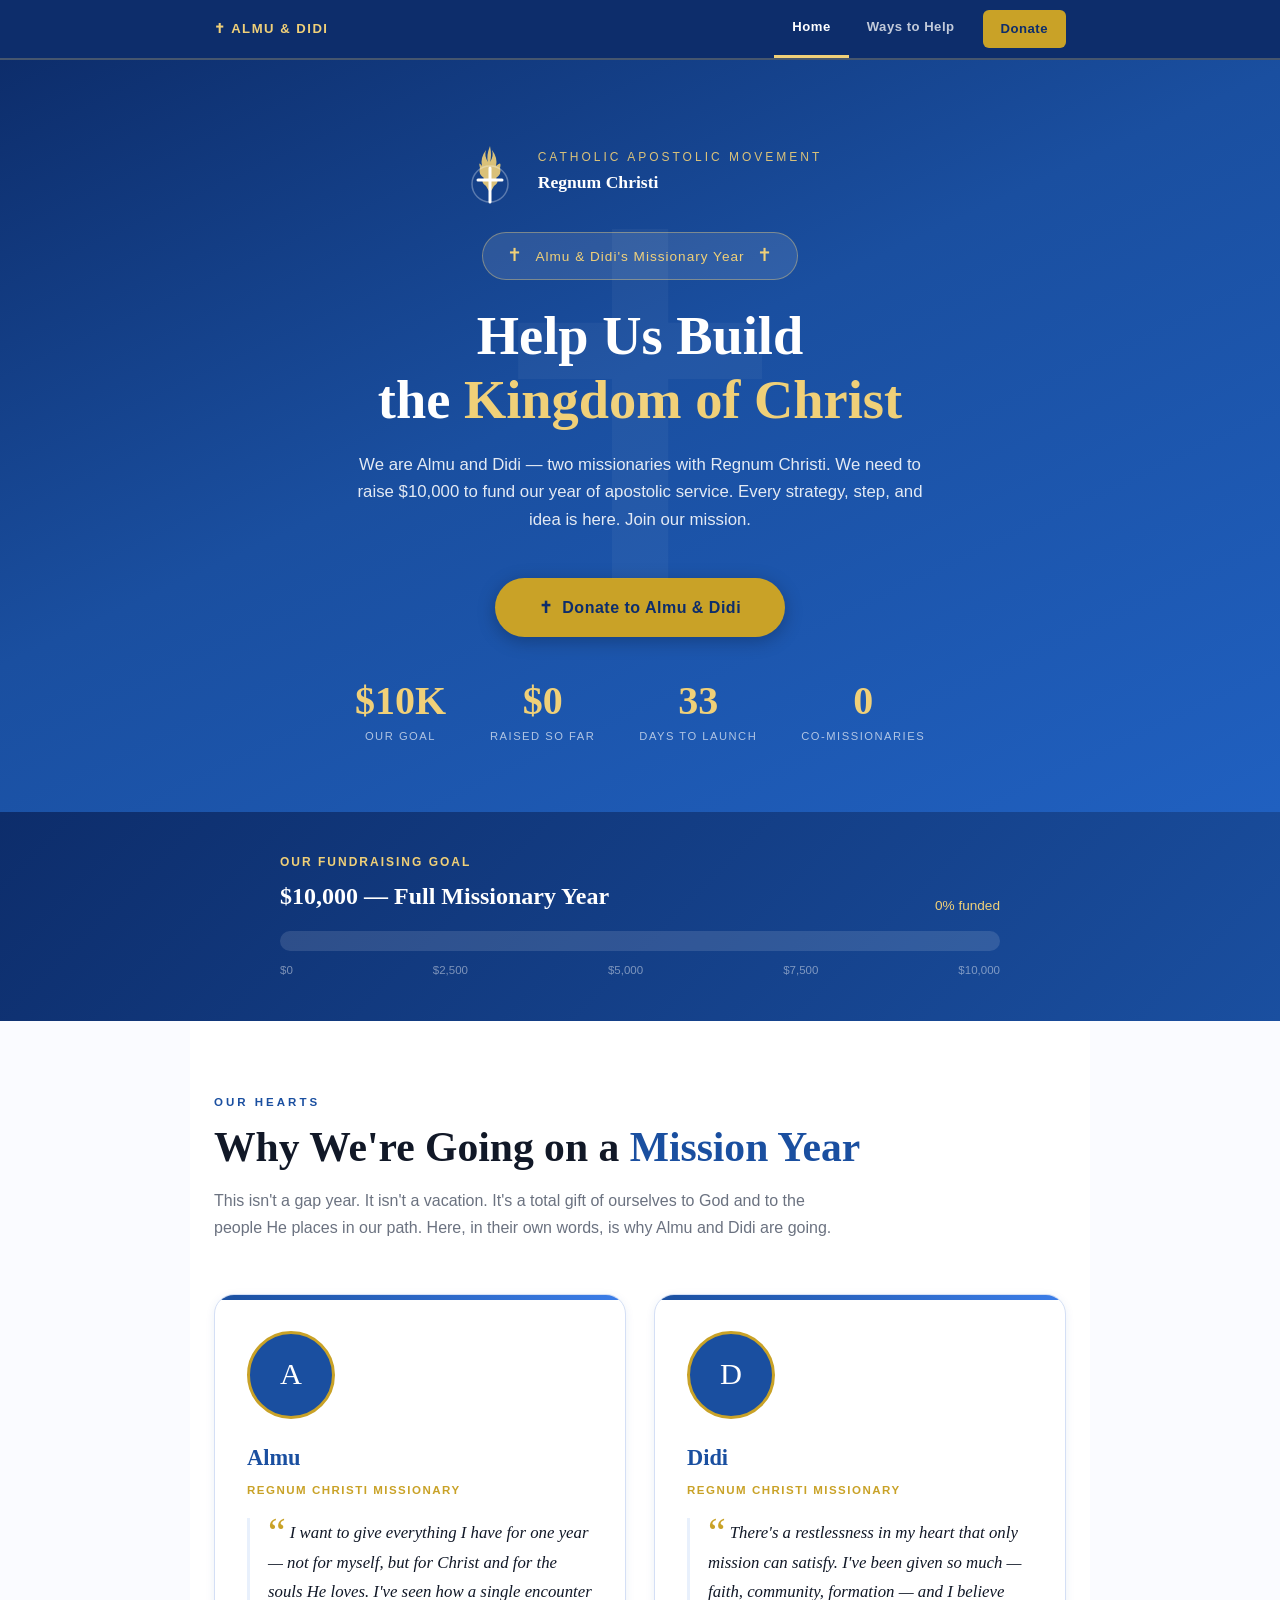
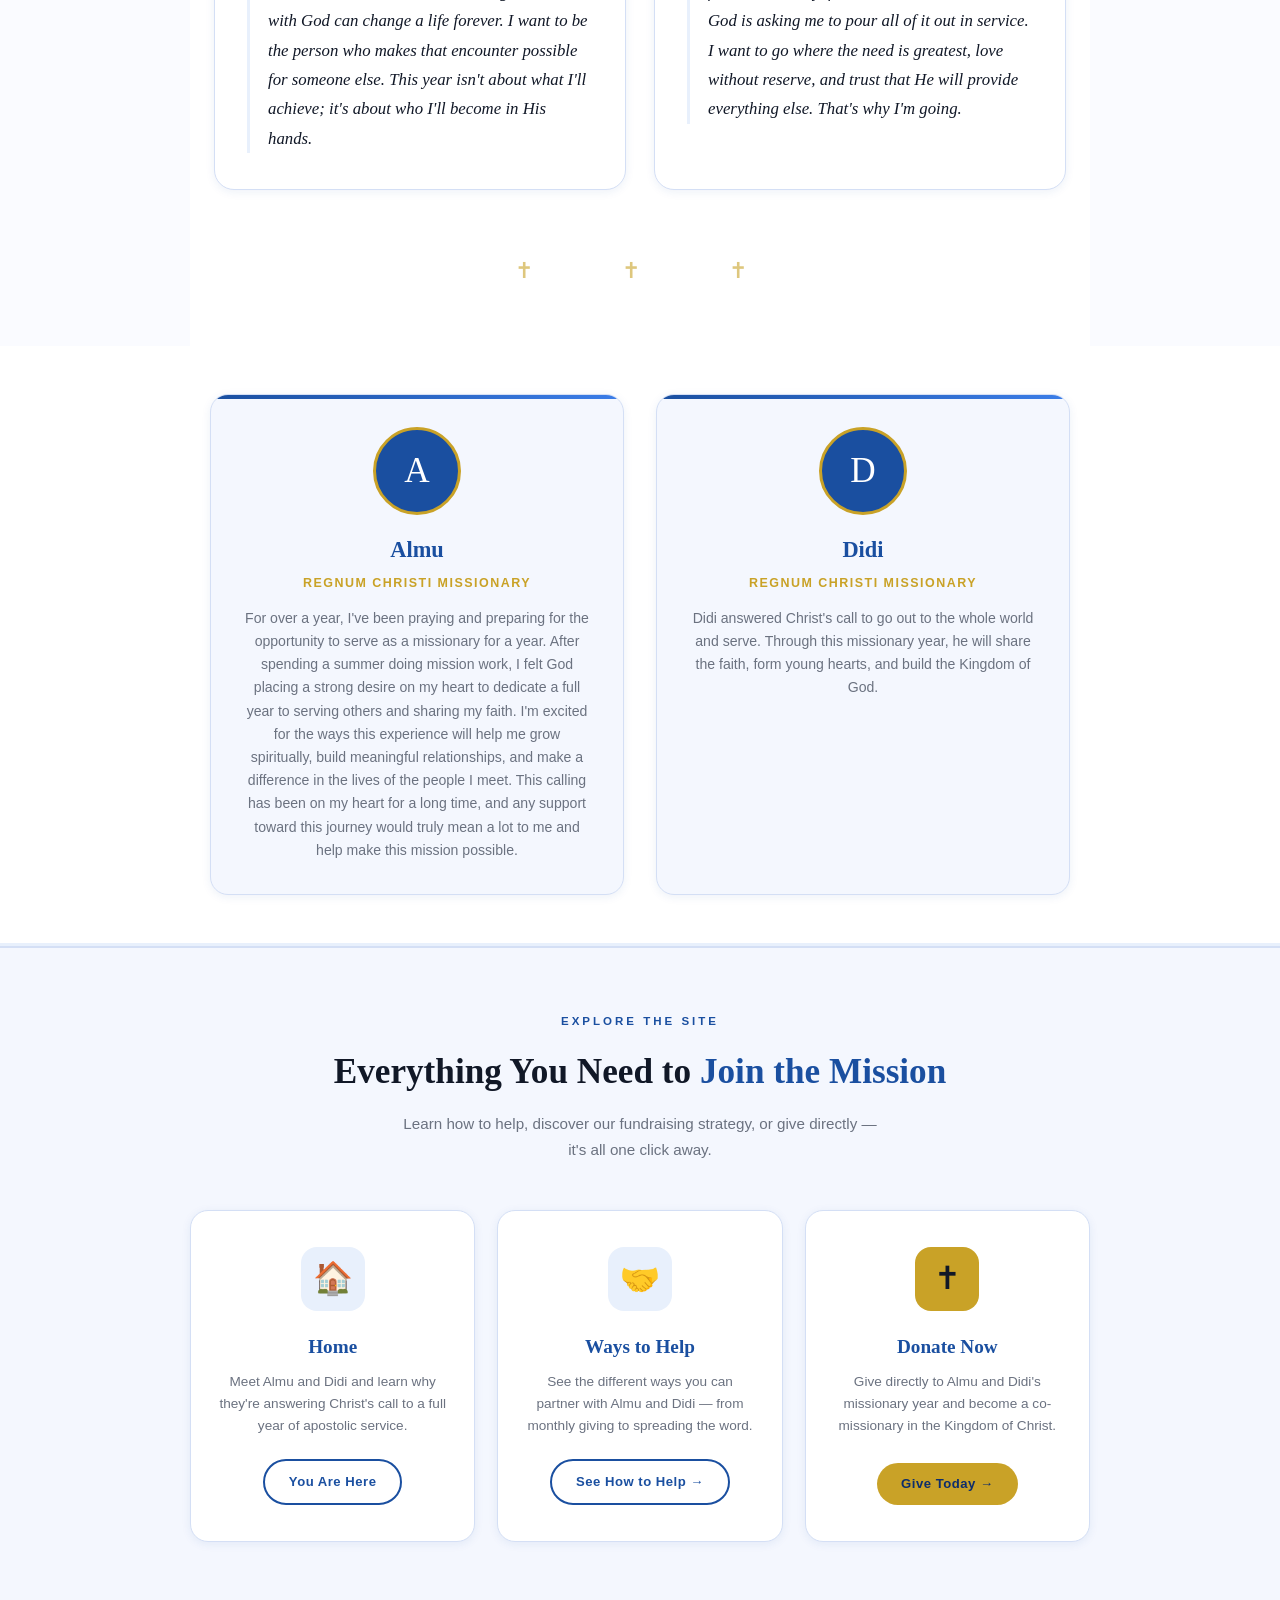
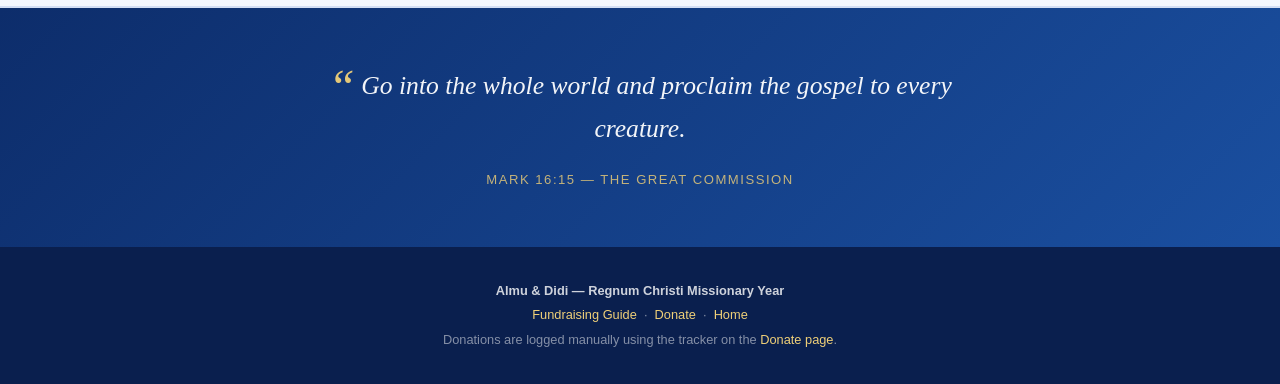
==== index.html @ a64d0014 "Add files via upload" ====
<!DOCTYPE html>
<html lang="en">
<head>
  <meta charset="UTF-8"/>
  <meta name="viewport" content="width=device-width, initial-scale=1.0"/>
  <title>Almu &amp; Didi | Regnum Christi Missionary Year</title>
  <link rel="stylesheet" href="style.css"/>
  <style>
    /* ── HOME PAGE EXTRAS ── */

    /* NAV */
    .site-nav {
      background: #0d2d6b; position: sticky; top: 0; z-index: 100;
      border-bottom: 2px solid rgba(240,208,120,0.25);
    }
    .nav-inner {
      max-width: 900px; margin: 0 auto;
      display: flex; align-items: center; justify-content: space-between;
      padding: 0 24px;
    }
    .nav-brand {
      font-family: Arial, sans-serif; font-size: 0.82rem; font-weight: 800;
      letter-spacing: 1.5px; text-transform: uppercase; color: var(--gold2);
      padding: 14px 0; text-decoration: none;
    }
    .nav-links { display: flex; gap: 0; }
    .nav-links a {
      font-family: Arial, sans-serif; font-size: 0.82rem; font-weight: 700;
      color: rgba(255,255,255,0.75); text-decoration: none; padding: 16px 18px;
      border-bottom: 3px solid transparent; transition: all 0.2s;
      letter-spacing: 0.5px;
    }
    .nav-links a:hover { color: var(--gold2); }
    .nav-links a.active { color: #fff; border-bottom-color: var(--gold2); }
    .nav-links a.nav-donate {
      background: var(--gold); color: #0d2d6b; border-radius: 6px;
      margin: 10px 0 10px 10px; padding: 8px 18px; border-bottom: none;
    }
    .nav-links a.nav-donate:hover { background: var(--gold2); }

    /* WHY SECTION */
    .why-section {
      max-width: 900px; margin: 0 auto; padding: 72px 24px 56px;
    }
    .section-label {
      font-family: Arial, sans-serif; font-size: 0.72rem; font-weight: 800;
      letter-spacing: 3px; text-transform: uppercase; color: var(--rc-blue);
      margin-bottom: 10px;
    }
    .why-section h2 {
      font-size: clamp(1.7rem, 3.5vw, 2.6rem); color: var(--dark);
      line-height: 1.22; margin-bottom: 14px;
    }
    .why-section h2 em { color: var(--rc-blue); font-style: normal; }
    .why-intro {
      font-family: Arial, sans-serif; font-size: 1rem; color: var(--gray);
      max-width: 620px; line-height: 1.7; margin-bottom: 52px;
    }

    /* WHY CARDS */
    .why-cards { display: grid; grid-template-columns: 1fr 1fr; gap: 28px; }
    @media (max-width: 620px) { .why-cards { grid-template-columns: 1fr; } }

    .why-card {
      background: var(--white); border: 1px solid var(--border);
      border-radius: 20px; padding: 36px 32px; box-shadow: var(--shadow-sm);
      position: relative; overflow: hidden;
    }
    .why-card::before {
      content: ''; position: absolute; top: 0; left: 0; right: 0; height: 5px;
      background: linear-gradient(90deg, var(--rc-blue), var(--rc-blue3));
    }
    .why-card-avatar {
      width: 72px; height: 72px; border-radius: 50%;
      background: var(--rc-blue); border: 3px solid var(--gold);
      display: flex; align-items: center; justify-content: center;
      font-size: 1.9rem; color: #fff; margin-bottom: 20px;
    }
    .why-card h3 { font-size: 1.4rem; color: var(--rc-blue); margin-bottom: 4px; }
    .why-card-role {
      font-family: Arial, sans-serif; font-size: 0.72rem; letter-spacing: 1.5px;
      text-transform: uppercase; color: var(--gold); font-weight: 700; margin-bottom: 18px;
    }
    .why-card-quote {
      font-size: 1.05rem; color: var(--dark); line-height: 1.75;
      border-left: 3px solid var(--rc-light); padding-left: 18px;
      font-style: italic;
    }
    .why-card-quote::before { content: '\201C'; color: var(--gold); font-size: 2.5rem; line-height: 0.6; vertical-align: -0.5rem; margin-right: 4px; font-style: normal; }

    /* DIVIDER */
    .divider-cross {
      text-align: center; padding: 10px 0 0;
      font-size: 1.4rem; color: var(--gold); letter-spacing: 18px; opacity: 0.6;
    }

    /* PAGE CARDS */
    .pages-section {
      background: var(--rc-pale); border-top: 2px solid var(--border);
      border-bottom: 2px solid var(--border); padding: 64px 24px;
    }
    .pages-inner { max-width: 900px; margin: 0 auto; }
    .pages-section .section-label { text-align: center; }
    .pages-section h2 {
      font-size: clamp(1.5rem, 3vw, 2.2rem); text-align: center;
      color: var(--dark); margin-bottom: 10px;
    }
    .pages-section h2 em { color: var(--rc-blue); font-style: normal; }
    .pages-section .pages-sub {
      font-family: Arial, sans-serif; font-size: 0.95rem; color: var(--gray);
      text-align: center; max-width: 480px; margin: 0 auto 48px; line-height: 1.65;
    }
    .page-cards { display: grid; grid-template-columns: repeat(3,1fr); gap: 22px; }
    @media (max-width: 680px) { .page-cards { grid-template-columns: 1fr; } }

    .page-card {
      background: var(--white); border: 1px solid var(--border);
      border-radius: 18px; padding: 36px 28px; text-align: center;
      box-shadow: var(--shadow-sm); text-decoration: none; color: inherit;
      transition: transform 0.2s, box-shadow 0.2s; display: flex;
      flex-direction: column; align-items: center;
    }
    .page-card:hover { transform: translateY(-4px); box-shadow: var(--shadow); }
    .page-card-icon {
      width: 64px; height: 64px; border-radius: 16px;
      background: var(--rc-light); display: flex; align-items: center;
      justify-content: center; font-size: 2rem; margin-bottom: 20px;
    }
    .page-card h3 { font-size: 1.2rem; color: var(--rc-blue); margin-bottom: 8px; }
    .page-card p {
      font-family: Arial, sans-serif; font-size: 0.85rem; color: var(--gray);
      line-height: 1.6; flex: 1; margin-bottom: 22px;
    }
    .page-card .card-btn {
      display: inline-block; font-family: Arial, sans-serif; font-size: 0.82rem;
      font-weight: 800; padding: 10px 24px; border-radius: 50px;
      text-decoration: none; letter-spacing: 0.5px; transition: all 0.2s;
    }
    .page-card.card-primary .card-btn {
      background: var(--rc-blue); color: #fff;
    }
    .page-card.card-primary .card-btn:hover { background: var(--rc-blue2); }
    .page-card .card-btn.card-btn-gold {
      background: var(--gold); color: #0d2d6b;
    }
    .page-card .card-btn.card-btn-gold:hover { background: var(--gold2); }
    .page-card .card-btn.card-btn-outline {
      border: 2px solid var(--rc-blue); color: var(--rc-blue); background: transparent;
    }
    .page-card .card-btn.card-btn-outline:hover { background: var(--rc-light); }

    /* MISSION VERSE */
    .verse-band {
      background: linear-gradient(135deg, #0d2d6b, var(--rc-blue));
      padding: 56px 24px; text-align: center; color: #fff;
    }
    .verse-band blockquote {
      font-size: clamp(1.15rem, 2.5vw, 1.6rem); max-width: 680px; margin: 0 auto;
      line-height: 1.7; font-style: italic; opacity: 0.95;
    }
    .verse-band blockquote::before { content: '\201C'; color: var(--gold2); font-size: 3rem; line-height: 0.5; vertical-align: -0.6rem; }
    .verse-band cite {
      display: block; margin-top: 18px; font-family: Arial, sans-serif;
      font-size: 0.82rem; letter-spacing: 1.5px; text-transform: uppercase;
      color: var(--gold2); font-style: normal; opacity: 0.8;
    }

    /* FOOTER */
    .site-footer {
      background: #0a1f4e; color: rgba(255,255,255,0.5);
      text-align: center; padding: 32px 24px;
      font-family: Arial, sans-serif; font-size: 0.8rem; line-height: 1.9;
    }
    .site-footer a { color: var(--gold2); text-decoration: none; }
    .site-footer strong { color: rgba(255,255,255,0.8); }

    @media (max-width: 640px) {
      .miss-inner { grid-template-columns: 1fr; }
      .nav-links a { padding: 14px 10px; font-size: 0.75rem; }
    }
  </style>
</head>
<body>

<!-- STICKY NAV -->
<nav class="site-nav">
  <div class="nav-inner">
    <a class="nav-brand" href="index.html">✝ Almu &amp; Didi</a>
    <div class="nav-links">
      <a href="index.html" class="active">Home</a>
      <a href="guide.html">Ways to Help</a>
      <a href="donate.html" class="nav-donate">Donate</a>
    </div>
  </div>
</nav>

<!-- HERO -->
<header class="hero">
  <div class="hero-bg-cross">✝</div>

  <div class="rc-logo-wrap">
    <svg viewBox="0 0 64 64" fill="none" xmlns="http://www.w3.org/2000/svg">
      <path d="M32 6 Q28 16 30 22 Q26 16 28 10 Q22 18 24 26 Q20 20 22 28 Q20 34 26 38 Q22 42 28 46 Q30 50 32 52 Q34 50 36 46 Q42 42 38 38 Q44 34 42 28 Q44 20 38 26 Q40 18 34 10 Q36 16 32 22 Q34 16 32 6Z" fill="#f0d078" opacity="0.9"/>
      <line x1="32" y1="28" x2="32" y2="62" stroke="white" stroke-width="3" stroke-linecap="round"/>
      <line x1="20" y1="40" x2="44" y2="40" stroke="white" stroke-width="3" stroke-linecap="round"/>
      <circle cx="32" cy="44" r="18" fill="none" stroke="rgba(255,255,255,0.3)" stroke-width="1.5"/>
    </svg>
    <div class="rc-brand">
      <div class="rc-brand-name">Catholic Apostolic Movement</div>
      <div class="rc-brand-full">Regnum Christi</div>
    </div>
  </div>

  <div class="hero-names">
    <span>✝</span>
    Almu &amp; Didi's Missionary Year
    <span>✝</span>
  </div>

  <h1>Help Us Build<br>the <em>Kingdom of Christ</em></h1>
  <p class="hero-sub" id="cfgHeroSub">We are Almu and Didi — two missionaries with Regnum Christi. We need to raise $10,000 to fund our year of apostolic service. Every strategy, step, and idea is here. Join our mission.</p>

  <a href="donate.html" style="display:inline-block;background:var(--gold);color:#0d2d6b;font-family:Arial,sans-serif;font-size:1rem;font-weight:800;padding:16px 44px;border-radius:50px;text-decoration:none;margin-bottom:44px;box-shadow:0 4px 18px rgba(0,0,0,0.25);letter-spacing:0.5px;transition:all 0.2s;">✝ &nbsp;Donate to Almu &amp; Didi</a>

  <div class="hero-stats">
    <div class="stat"><span class="stat-n" id="cfgGoal">$10K</span><span class="stat-l">Our Goal</span></div>
    <div class="stat"><span class="stat-n" id="cfgRaisedStat">$0</span><span class="stat-l">Raised So Far</span></div>
    <div class="stat"><span class="stat-n" id="cfgDays">33</span><span class="stat-l">Days to Launch</span></div>
    <div class="stat"><span class="stat-n" id="cfgDonorsStat">0</span><span class="stat-l">Co-Missionaries</span></div>
  </div>
</header>

<!-- PROGRESS BAR -->
<div class="tracker">
  <div class="tracker-inner">
    <div class="tracker-top">
      <div>
        <h3>Our Fundraising Goal</h3>
        <div class="tracker-amount" id="cfgTrackerAmount">$10,000 — Full Missionary Year</div>
      </div>
      <div class="tracker-pct" id="cfgPct">0% funded</div>
    </div>
    <div class="bar-wrap"><div class="bar-fill" id="goalBar" style="width:0%"></div></div>
    <div class="bar-labels"><span>$0</span><span>$2,500</span><span>$5,000</span><span>$7,500</span><span id="cfgBarMax">$10,000</span></div>
  </div>
</div>

<!-- WHY WE'RE GOING -->
<section class="why-section">
  <div class="section-label">Our Hearts</div>
  <h2>Why We're Going on a <em>Mission Year</em></h2>
  <p class="why-intro">This isn't a gap year. It isn't a vacation. It's a total gift of ourselves to God and to the people He places in our path. Here, in their own words, is why Almu and Didi are going.</p>

  <div class="why-cards">
    <div class="why-card">
      <div id="almuPhotoWrap" class="why-card-avatar" style="width:88px;height:88px;overflow:hidden;border-radius:50%;border:3px solid var(--gold);margin-bottom:20px;background:var(--rc-blue);display:flex;align-items:center;justify-content:center;">
        <img id="almuPhoto" src="" alt="Almu" style="width:100%;height:100%;object-fit:cover;display:none;border-radius:50%;"/>
        <span id="almuInitial" style="font-size:1.9rem;color:#fff;">A</span>
      </div>
      <h3>Almu</h3>
      <div class="why-card-role" id="cfgAlmuRole">Regnum Christi Missionary</div>
      <p class="why-card-quote" id="cfgAlmuWhy">I want to give everything I have for one year — not for myself, but for Christ and for the souls He loves. I've seen how a single encounter with God can change a life forever. I want to be the person who makes that encounter possible for someone else. This year isn't about what I'll achieve; it's about who I'll become in His hands.</p>
    </div>
    <div class="why-card">
      <div id="didiPhotoWrap" class="why-card-avatar" style="width:88px;height:88px;overflow:hidden;border-radius:50%;border:3px solid var(--gold);margin-bottom:20px;background:var(--rc-blue);display:flex;align-items:center;justify-content:center;">
        <img id="didiPhoto" src="" alt="Didi" style="width:100%;height:100%;object-fit:cover;display:none;border-radius:50%;"/>
        <span id="didiInitial" style="font-size:1.9rem;color:#fff;">D</span>
      </div>
      <h3>Didi</h3>
      <div class="why-card-role" id="cfgDidiRole">Regnum Christi Missionary</div>
      <p class="why-card-quote" id="cfgDidiWhy">There's a restlessness in my heart that only mission can satisfy. I've been given so much — faith, community, formation — and I believe God is asking me to pour all of it out in service. I want to go where the need is greatest, love without reserve, and trust that He will provide everything else. That's why I'm going.</p>
    </div>
  </div>

  <div class="divider-cross" style="margin-top:52px;">✝ &nbsp; ✝ &nbsp; ✝</div>
</section>

<!-- MISSIONARY PROFILES -->
<div class="missionaries">
  <div class="miss-inner">
    <div class="miss-card">
      <div class="miss-avatar">A</div>
      <h3>Almu</h3>
      <div class="miss-role" id="cfgAlmuRoleB">Regnum Christi Missionary</div>
      <p id="cfgAlmuDesc">For over a year, I've been praying and preparing for the opportunity to serve as a missionary for a year. After spending a summer doing mission work, I felt God placing a strong desire on my heart to dedicate a full year to serving others and sharing my faith. I'm excited for the ways this experience will help me grow spiritually, build meaningful relationships, and make a difference in the lives of the people I meet. This calling has been on my heart for a long time, and any support toward this journey would truly mean a lot to me and help make this mission possible.</p>
    </div>
    <div class="miss-card">
      <div class="miss-avatar">D</div>
      <h3>Didi</h3>
      <div class="miss-role" id="cfgDidiRoleB">Regnum Christi Missionary</div>
      <p id="cfgDidiDesc">Didi answered Christ's call to go out to the whole world and serve. Through this missionary year, he will share the faith, form young hearts, and build the Kingdom of God.</p>
    </div>
  </div>
</div>

<!-- PAGE NAVIGATION CARDS -->
<div class="pages-section">
  <div class="pages-inner">
    <div class="section-label">Explore the Site</div>
    <h2>Everything You Need to <em>Join the Mission</em></h2>
    <p class="pages-sub">Learn how to help, discover our fundraising strategy, or give directly — it's all one click away.</p>

    <div class="page-cards">

      <a href="index.html" class="page-card">
        <div class="page-card-icon">🏠</div>
        <h3>Home</h3>
        <p>Meet Almu and Didi and learn why they're answering Christ's call to a full year of apostolic service.</p>
        <span class="card-btn card-btn-outline">You Are Here</span>
      </a>

      <a href="guide.html" class="page-card">
        <div class="page-card-icon">🤝</div>
        <h3>Ways to Help</h3>
        <p>See the different ways you can partner with Almu and Didi — from monthly giving to spreading the word.</p>
        <span class="card-btn card-btn-outline">See How to Help →</span>
      </a>

      <a href="donate.html" class="page-card card-primary">
        <div class="page-card-icon" style="background:var(--gold);font-size:2rem;">✝</div>
        <h3>Donate Now</h3>
        <p>Give directly to Almu and Didi's missionary year and become a co-missionary in the Kingdom of Christ.</p>
        <span class="card-btn card-btn-gold">Give Today →</span>
      </a>

    </div>
  </div>
</div>

<!-- SCRIPTURE VERSE -->
<div class="verse-band">
  <blockquote>
    Go into the whole world and proclaim the gospel to every creature.
  </blockquote>
  <cite>Mark 16:15 — The Great Commission</cite>
</div>

<!-- FOOTER -->
<footer class="site-footer">
  <strong>Almu &amp; Didi — Regnum Christi Missionary Year</strong><br>
  <a href="guide.html">Fundraising Guide</a> &nbsp;·&nbsp;
  <a href="donate.html">Donate</a> &nbsp;·&nbsp;
  <a href="index.html">Home</a><br>
  Donations are logged manually using the tracker on the <a href="donate.html" style="color:var(--gold2);">Donate page</a>.
</footer>

<script src="config.js"></script>
<script>
  const LS_KEY = 'rc_donations_almu_didi';

  function getLiveTotal() {
    try {
      const arr = JSON.parse(localStorage.getItem(LS_KEY)) || [];
      return { total: arr.reduce((s, d) => s + d.amount, 0), count: arr.length };
    } catch(e) { return { total: 0, count: 0 }; }
  }

  window.addEventListener('load', () => {
    const c = SITE_CONFIG;
    const live = getLiveTotal();
    const raised = live.total + c.raised;
    const count  = live.count + c.coMissionaries;
    const pct    = Math.min(100, Math.round((raised / c.goal) * 100));

    // Hero stats
    document.getElementById('cfgGoal').textContent    = c.goalFmt;
    document.getElementById('cfgRaisedStat').textContent = '$' + raised.toLocaleString();
    document.getElementById('cfgDays').textContent    = c.daysToLaunch;
    document.getElementById('cfgDonorsStat').textContent = count;

    // Tracker bar
    document.getElementById('cfgTrackerAmount').textContent = c.goalFmt + ' — Full Missionary Year';
    document.getElementById('cfgPct').textContent = pct + '% funded';
    document.getElementById('cfgBarMax').textContent = c.goalFmt;
    setTimeout(() => { document.getElementById('goalBar').style.width = pct + '%'; }, 500);

    // Hero subtitle
    if (document.getElementById('cfgHeroSub')) {
      document.getElementById('cfgHeroSub').textContent = c.heroSubtitle;
    }

    // Missionary roles & descriptions
    document.getElementById('cfgAlmuRole').textContent  = c.almu.role;
    document.getElementById('cfgAlmuWhy').textContent   = c.almu.why;
    document.getElementById('cfgDidiRole').textContent  = c.didi.role;
    document.getElementById('cfgDidiWhy').textContent   = c.didi.why;
    document.getElementById('cfgAlmuRoleB').textContent = c.almu.role;
    document.getElementById('cfgAlmuDesc').textContent  = c.almu.description;
    document.getElementById('cfgDidiRoleB').textContent = c.didi.role;
    document.getElementById('cfgDidiDesc').textContent  = c.didi.description;

    // Photos — show if a path is set in config.js
    function loadPhoto(photoPath, imgId, initialId) {
      if (!photoPath) return;
      const img = document.getElementById(imgId);
      const init = document.getElementById(initialId);
      if (img) { img.src = photoPath; img.style.display = 'block'; }
      if (init) init.style.display = 'none';
    }
    loadPhoto(c.almu.photo, 'almuPhoto', 'almuInitial');
    loadPhoto(c.didi.photo, 'didiPhoto', 'didiInitial');
  });
</script>

</body>
</html>
---- style.css ----
:root {
  /* Regnum Christi palette */
  --rc-blue:    #1a4fa0;
  --rc-blue2:   #2564c2;
  --rc-blue3:   #3b7de8;
  --rc-light:   #e8f0fc;
  --rc-pale:    #f4f7fe;
  --gold:       #c9a227;
  --gold2:      #f0d078;
  --white:      #ffffff;
  --cream:      #fafbff;
  --gray:       #6b7280;
  --dark:       #111827;
  --border:     #d4dff5;
  --green:      #166534;
  --green2:     #dcfce7;
  --red:        #991b1b;
  --shadow:     0 4px 24px rgba(26,79,160,0.12);
  --shadow-sm:  0 2px 10px rgba(26,79,160,0.08);
}
*, *::before, *::after { box-sizing: border-box; margin: 0; padding: 0; }
html { scroll-behavior: smooth; }
body { font-family: 'Georgia', serif; background: var(--cream); color: var(--dark); line-height: 1.7; }

/* ── HERO ── */
.hero {
  background: linear-gradient(155deg, #0d2d6b 0%, var(--rc-blue) 45%, #2060c0 100%);
  color: #fff; text-align: center; padding: 80px 24px 64px; position: relative; overflow: hidden;
}
.hero-bg-cross {
  position: absolute; font-size: 480px; line-height: 1;
  opacity: 0.04; top: 50%; left: 50%; transform: translate(-50%,-54%); pointer-events: none;
}
.rc-logo-wrap { margin-bottom: 28px; display: flex; align-items: center; justify-content: center; gap: 16px; }
.rc-logo-wrap svg { width: 64px; height: 64px; }
.rc-brand { text-align: left; }
.rc-brand-name { font-family: Arial, sans-serif; font-size: 0.75rem; letter-spacing: 3px; text-transform: uppercase; color: var(--gold2); opacity: 0.9; }
.rc-brand-full { font-size: 1.1rem; color: #fff; font-weight: 700; }
.hero-names {
  display: inline-flex; align-items: center; gap: 12px;
  background: rgba(255,255,255,0.1); border: 1px solid rgba(240,208,120,0.4);
  border-radius: 50px; padding: 8px 24px; margin-bottom: 24px;
  font-family: Arial, sans-serif; font-size: 0.85rem; letter-spacing: 1px; color: var(--gold2);
}
.hero-names span { font-size: 1.1rem; }
.hero h1 { font-size: clamp(2rem, 5vw, 3.4rem); line-height: 1.18; margin-bottom: 18px; }
.hero h1 em { color: var(--gold2); font-style: normal; }
.hero-sub { font-size: 1.05rem; max-width: 580px; margin: 0 auto 44px; opacity: 0.88; font-family: Arial, sans-serif; line-height: 1.65; }
.hero-stats { display: flex; justify-content: center; gap: 44px; flex-wrap: wrap; }
.stat { text-align: center; }
.stat-n { display: block; font-size: 2.5rem; font-weight: 700; color: var(--gold2); line-height: 1; }
.stat-l { font-family: Arial, sans-serif; font-size: 0.7rem; letter-spacing: 1.5px; text-transform: uppercase; opacity: 0.65; margin-top: 5px; }

/* ── MISSIONARIES BAND ── */
.missionaries {
  background: var(--white); border-bottom: 3px solid var(--rc-light);
  padding: 48px 24px;
}
.miss-inner { max-width: 860px; margin: 0 auto; display: grid; grid-template-columns: 1fr 1fr; gap: 32px; }
.miss-card {
  background: var(--rc-pale); border: 1px solid var(--border);
  border-radius: 18px; padding: 32px; text-align: center; box-shadow: var(--shadow-sm);
  position: relative; overflow: hidden;
}
.miss-card::before {
  content: ''; position: absolute; top: 0; left: 0; right: 0; height: 4px;
  background: linear-gradient(90deg, var(--rc-blue), var(--rc-blue3));
}
.miss-avatar { width: 88px; height: 88px; border-radius: 50%; background: var(--rc-blue); border: 3px solid var(--gold); margin: 0 auto 16px; display: flex; align-items: center; justify-content: center; font-size: 2.2rem; color: #fff; }
.miss-card h3 { font-size: 1.4rem; color: var(--rc-blue); margin-bottom: 4px; }
.miss-role { font-family: Arial, sans-serif; font-size: 0.78rem; letter-spacing: 1.5px; text-transform: uppercase; color: var(--gold); font-weight: 700; margin-bottom: 12px; }
.miss-card p { font-family: Arial, sans-serif; font-size: 0.88rem; color: var(--gray); line-height: 1.65; }

/* ── GOAL TRACKER ── */
.tracker { background: linear-gradient(135deg, #0d2d6b, var(--rc-blue)); padding: 40px 24px; }
.tracker-inner { max-width: 720px; margin: 0 auto; }
.tracker-top { display: flex; justify-content: space-between; align-items: flex-end; margin-bottom: 14px; flex-wrap: wrap; gap: 8px; }
.tracker h3 { font-family: Arial, sans-serif; font-size: 0.75rem; letter-spacing: 2px; text-transform: uppercase; color: var(--gold2); margin-bottom: 4px; }
.tracker-amount { font-size: 1.5rem; color: #fff; font-weight: 700; }
.tracker-pct { font-family: Arial, sans-serif; font-size: 0.85rem; color: var(--gold2); }
.bar-wrap { background: rgba(255,255,255,0.12); border-radius: 50px; height: 20px; overflow: hidden; margin-bottom: 10px; }
.bar-fill { height: 100%; background: linear-gradient(90deg, var(--gold), var(--gold2)); border-radius: 50px; transition: width 2s ease; }
.bar-labels { display: flex; justify-content: space-between; font-family: Arial, sans-serif; font-size: 0.72rem; color: rgba(255,255,255,0.45); }
.milestones { display: flex; gap: 10px; flex-wrap: wrap; margin-top: 20px; }
.milestone { background: rgba(255,255,255,0.08); border: 1px solid rgba(201,162,39,0.35); color: var(--gold2); font-family: Arial, sans-serif; font-size: 0.76rem; padding: 5px 14px; border-radius: 20px; }

/* ── NAV ── */
.sticky-nav { position: sticky; top: 0; background: var(--rc-blue); z-index: 100; border-bottom: 3px solid var(--gold); }
.nav-scroll { display: flex; overflow-x: auto; padding: 0 16px; scrollbar-width: none; }
.nav-scroll::-webkit-scrollbar { display: none; }
.nav-scroll a { color: rgba(255,255,255,0.65); text-decoration: none; font-family: Arial, sans-serif; font-size: 0.72rem; font-weight: 700; letter-spacing: 0.5px; text-transform: uppercase; padding: 13px 12px; white-space: nowrap; border-bottom: 3px solid transparent; transition: all 0.2s; }
.nav-scroll a:hover { color: var(--gold2); border-bottom-color: var(--gold); }

/* ── LAYOUT ── */
.container { max-width: 1020px; margin: 0 auto; padding: 0 24px; }
section { padding: 72px 0; }
section:nth-child(even) { background: var(--white); }

.sec-tag { display: inline-block; background: var(--rc-blue); color: #fff; font-family: Arial, sans-serif; font-size: 10px; font-weight: 800; letter-spacing: 2px; text-transform: uppercase; padding: 4px 14px; border-radius: 12px; margin-bottom: 12px; }
.sec-head { text-align: center; margin-bottom: 52px; }
.sec-head h2 { font-size: clamp(1.6rem, 3vw, 2.3rem); color: var(--rc-blue); margin-bottom: 12px; }
.sec-head p { color: var(--gray); max-width: 580px; margin: 0 auto; font-family: Arial, sans-serif; font-size: 0.92rem; }
.sec-divider { width: 48px; height: 3px; background: var(--gold); margin: 14px auto 0; border-radius: 2px; }

/* ── MATH BOX ── */
.math-box { background: linear-gradient(135deg, #0d2d6b, var(--rc-blue2)); color: #fff; border-radius: 18px; padding: 44px 40px; }
.math-box h2 { color: var(--gold2); font-size: 1.55rem; margin-bottom: 14px; }
.math-box p { opacity: 0.88; margin-bottom: 10px; font-family: Arial, sans-serif; }
.pills { display: flex; flex-wrap: wrap; gap: 14px; margin-top: 28px; }
.pill { background: rgba(201,162,39,0.18); border: 1px solid rgba(201,162,39,0.5); color: var(--gold2); padding: 10px 22px; border-radius: 10px; font-family: Arial, sans-serif; font-size: 0.9rem; font-weight: 600; }

/* ── ACTIVITY CARDS ── */
.activities-grid { display: grid; gap: 32px; }
.act-card {
  background: var(--white); border: 1px solid var(--border); border-radius: 20px;
  overflow: hidden; box-shadow: var(--shadow); display: grid; grid-template-columns: 280px 1fr;
}
.act-visual {
  background: linear-gradient(160deg, #0d2d6b, var(--rc-blue));
  display: flex; flex-direction: column; align-items: center; justify-content: center;
  padding: 32px 20px; gap: 16px; min-height: 280px;
}
.act-visual svg { width: 118px; height: 118px; }
.act-yield { background: var(--gold); color: #0d2d6b; font-family: Arial, sans-serif; font-size: 0.8rem; font-weight: 800; padding: 6px 16px; border-radius: 20px; text-align: center; white-space: nowrap; }
.act-meta { display: flex; gap: 8px; flex-wrap: wrap; justify-content: center; }
.act-tag { font-family: Arial, sans-serif; font-size: 10px; font-weight: 700; padding: 3px 10px; border-radius: 8px; }
.tag-easy   { background: var(--green2); color: var(--green); }
.tag-medium { background: #fef3c7; color: #92400e; }
.tag-hard   { background: #fee2e2; color: #991b1b; }
.tag-fast   { background: var(--rc-light); color: var(--rc-blue); }
.tag-parish { background: #ede9fe; color: #5b21b6; }
.tag-online { background: #ecfdf5; color: #065f46; }

.act-body { padding: 32px; }
.act-body h3 { font-size: 1.28rem; color: var(--rc-blue); margin-bottom: 6px; }
.act-desc { color: var(--gray); font-family: Arial, sans-serif; font-size: 0.88rem; margin-bottom: 20px; line-height: 1.65; }
.steps-label { font-family: Arial, sans-serif; font-size: 10px; font-weight: 800; letter-spacing: 2px; text-transform: uppercase; color: var(--rc-blue3); margin-bottom: 12px; }
.steps { list-style: none; padding: 0; }
.steps li { display: flex; gap: 14px; margin-bottom: 12px; align-items: flex-start; }
.sn { width: 26px; height: 26px; min-width: 26px; background: var(--rc-blue); color: #fff; border-radius: 50%; display: flex; align-items: center; justify-content: center; font-family: Arial, sans-serif; font-size: 11px; font-weight: 700; margin-top: 2px; }
.steps li span { font-family: Arial, sans-serif; font-size: 0.87rem; color: #374151; line-height: 1.65; }
.steps li strong { color: var(--rc-blue); }
.tip { background: var(--rc-pale); border-left: 3px solid var(--gold); padding: 12px 16px; margin-top: 18px; border-radius: 0 8px 8px 0; font-family: Arial, sans-serif; font-size: 0.84rem; color: #374151; }
.tip strong { color: var(--rc-blue); }

/* ── WEEK PLAN ── */
.week-row { display: grid; grid-template-columns: repeat(auto-fit, minmax(210px, 1fr)); gap: 20px; }
.wk { background: var(--white); border: 1px solid var(--border); border-top: 3px solid var(--rc-blue); border-radius: 14px; padding: 24px; box-shadow: var(--shadow-sm); }
.wk-num { font-family: Arial, sans-serif; font-size: 10px; font-weight: 800; letter-spacing: 2px; text-transform: uppercase; color: var(--gold); margin-bottom: 6px; }
.wk h4 { color: var(--rc-blue); font-size: 1rem; margin-bottom: 14px; }
.wk ul { list-style: none; }
.wk ul li { font-family: Arial, sans-serif; font-size: 0.82rem; color: var(--gray); padding: 6px 0; border-bottom: 1px solid var(--rc-light); display: flex; gap: 8px; }
.wk ul li::before { content: '→'; color: var(--rc-blue3); flex-shrink: 0; }

/* ── TABLE ── */
.tbl { width: 100%; border-collapse: collapse; font-family: Arial, sans-serif; font-size: 0.87rem; border-radius: 14px; overflow: hidden; box-shadow: var(--shadow); }
.tbl thead { background: var(--rc-blue); color: #fff; }
.tbl th { padding: 14px 18px; text-align: left; font-size: 0.73rem; letter-spacing: 1px; text-transform: uppercase; }
.tbl td { padding: 13px 18px; border-bottom: 1px solid var(--border); }
.tbl tbody tr:last-child td { border-bottom: none; }
.tbl tbody tr:nth-child(odd) { background: var(--rc-pale); }
.tbl tbody tr:nth-child(even) { background: var(--white); }
.hi { color: var(--green); font-weight: 700; }
.md { color: #c05621; font-weight: 600; }

/* ── MINDSET ── */
.mind-grid { display: grid; grid-template-columns: repeat(auto-fit, minmax(260px, 1fr)); gap: 20px; }
.mind-card { background: var(--white); border: 1px solid var(--border); border-radius: 16px; padding: 28px; box-shadow: var(--shadow-sm); }
.mind-icon { font-size: 2rem; margin-bottom: 14px; }
.mind-card h4 { color: var(--rc-blue); margin-bottom: 8px; font-size: 1rem; }
.mind-card p { font-family: Arial, sans-serif; font-size: 0.85rem; color: var(--gray); line-height: 1.65; }

/* ── QUOTE BAND ── */
.quote-band { background: var(--rc-blue); padding: 56px 24px; text-align: center; }
.quote-band blockquote { font-size: clamp(1.1rem, 2.5vw, 1.55rem); color: #fff; max-width: 720px; margin: 0 auto; line-height: 1.6; }
.quote-band cite { display: block; margin-top: 16px; color: var(--gold2); font-family: Arial, sans-serif; font-size: 0.82rem; letter-spacing: 1px; text-transform: uppercase; font-style: normal; }

/* ── FOOTER ── */
footer { background: #0d2060; color: rgba(255,255,255,0.55); text-align: center; padding: 48px 24px; font-family: Arial, sans-serif; font-size: 0.85rem; }
footer a { color: var(--gold2); text-decoration: none; }
.foot-rc { display: flex; align-items: center; justify-content: center; gap: 12px; margin-bottom: 20px; }
.foot-rc svg { width: 44px; height: 44px; }
.foot-rc-text { text-align: left; }
.foot-rc-text strong { display: block; color: #fff; font-size: 1rem; }
.foot-rc-text span { font-size: 0.75rem; letter-spacing: 1px; text-transform: uppercase; color: var(--gold2); }
footer p { margin-bottom: 8px; }

/* ── RESPONSIVE ── */
@media (max-width: 740px) {
  .act-card { grid-template-columns: 1fr; }
  .act-visual { min-height: 200px; }
  .miss-inner { grid-template-columns: 1fr; }
  .math-box { padding: 28px 20px; }
  .hero-stats { gap: 24px; }
}
@media (max-width: 480px) {
  .hero { padding: 56px 16px 44px; }
  .act-body { padding: 22px 16px; }
}
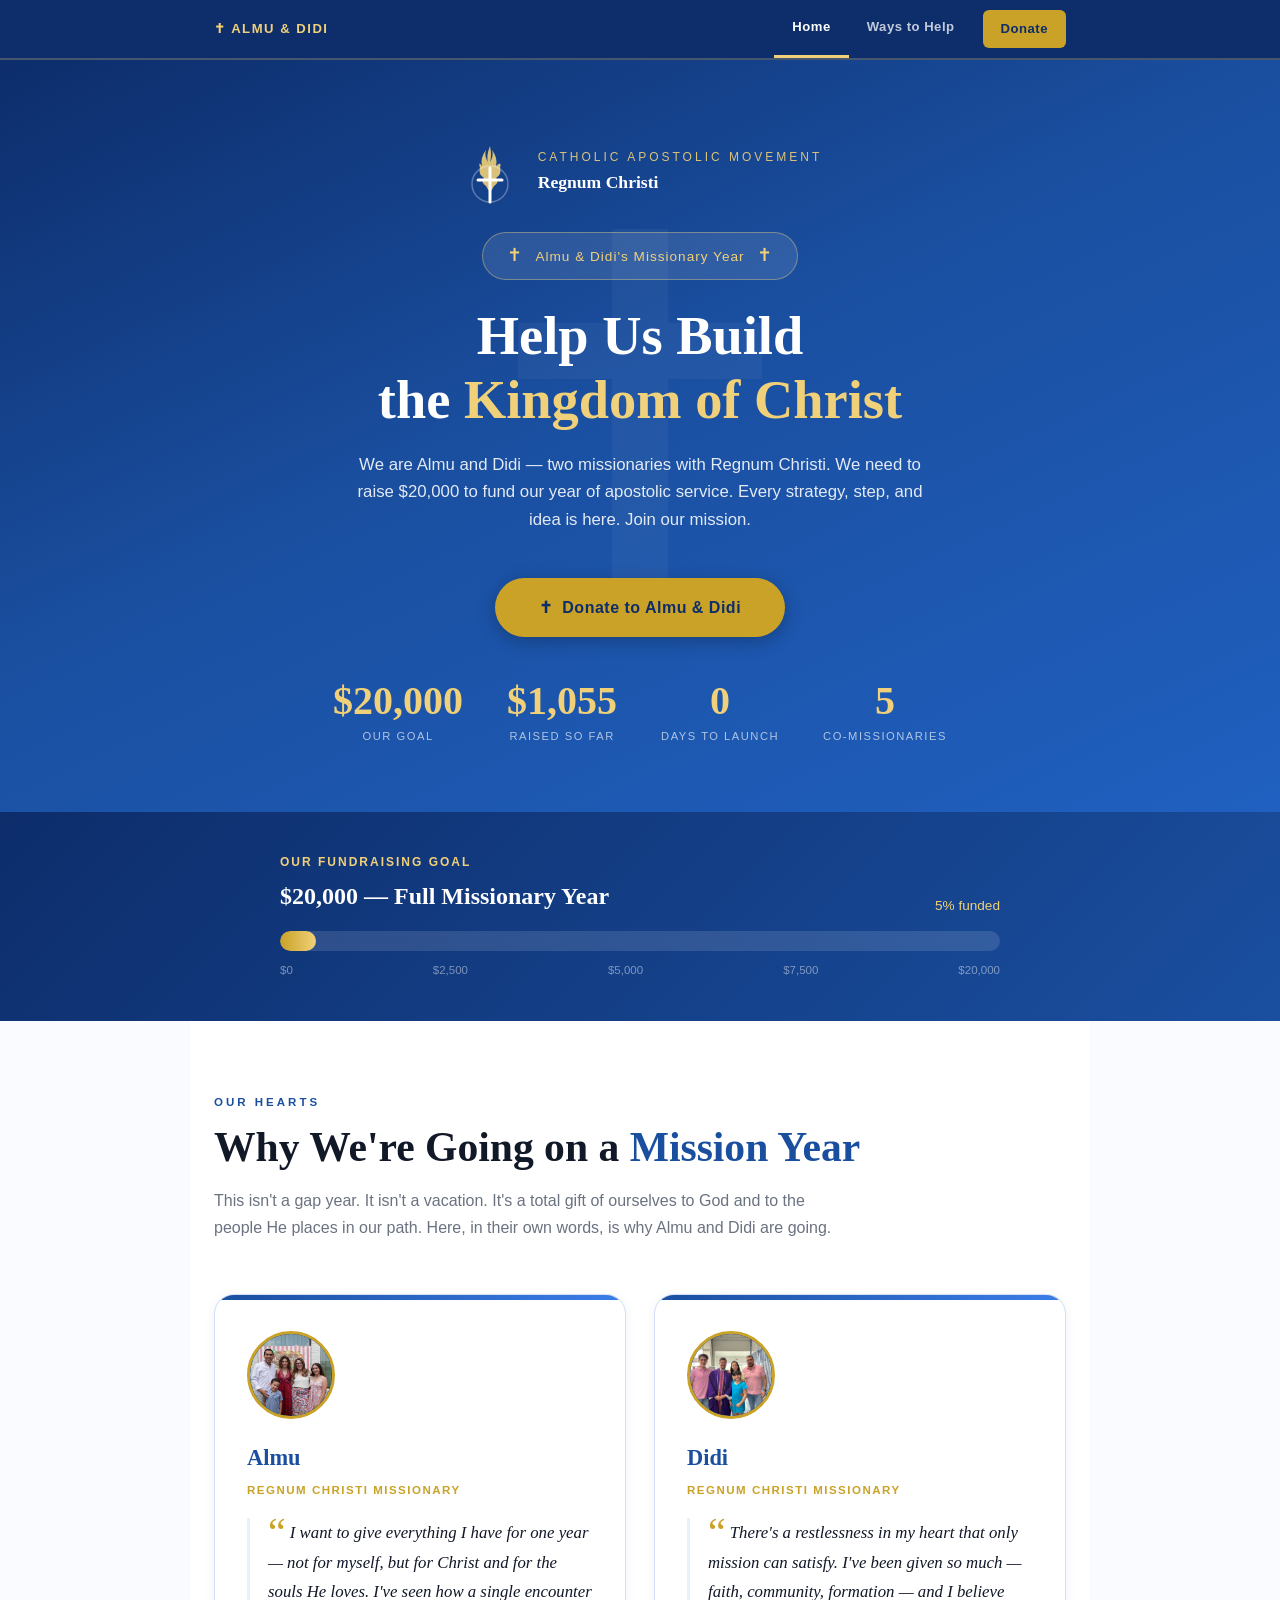
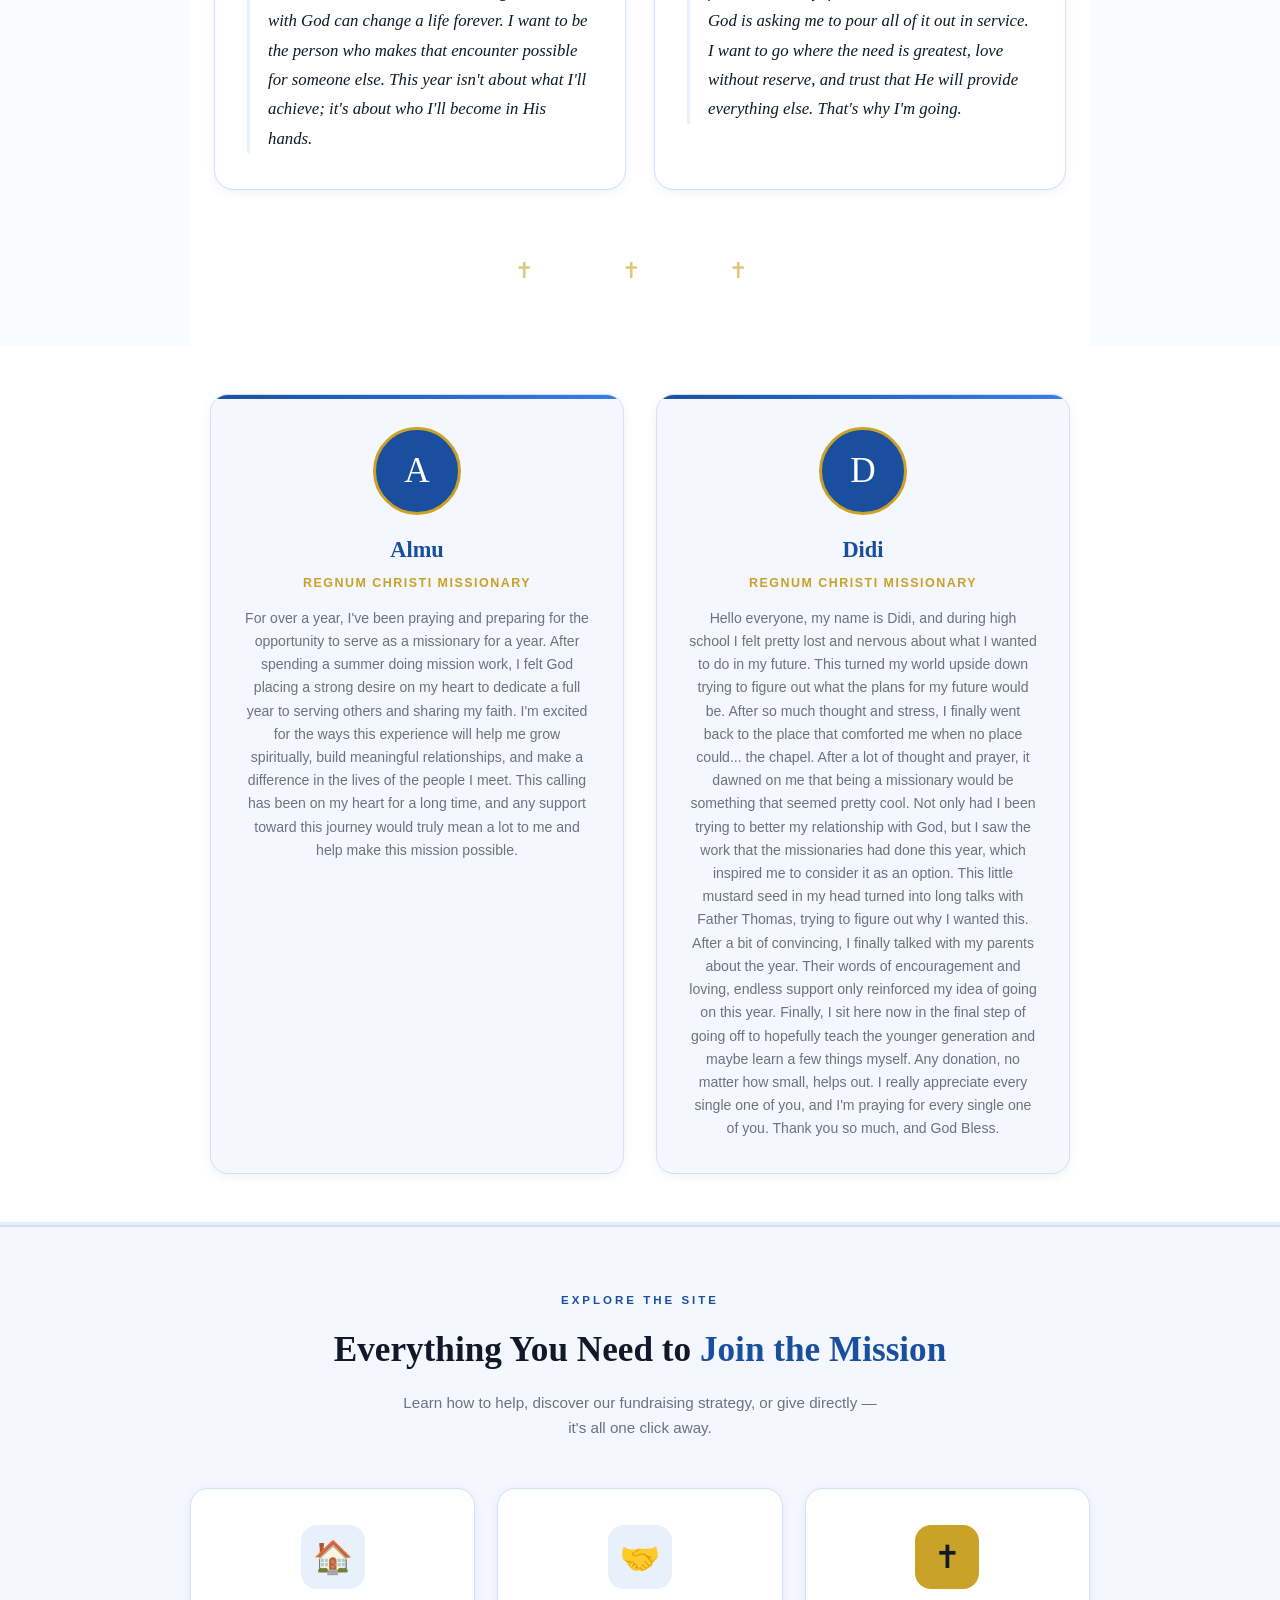
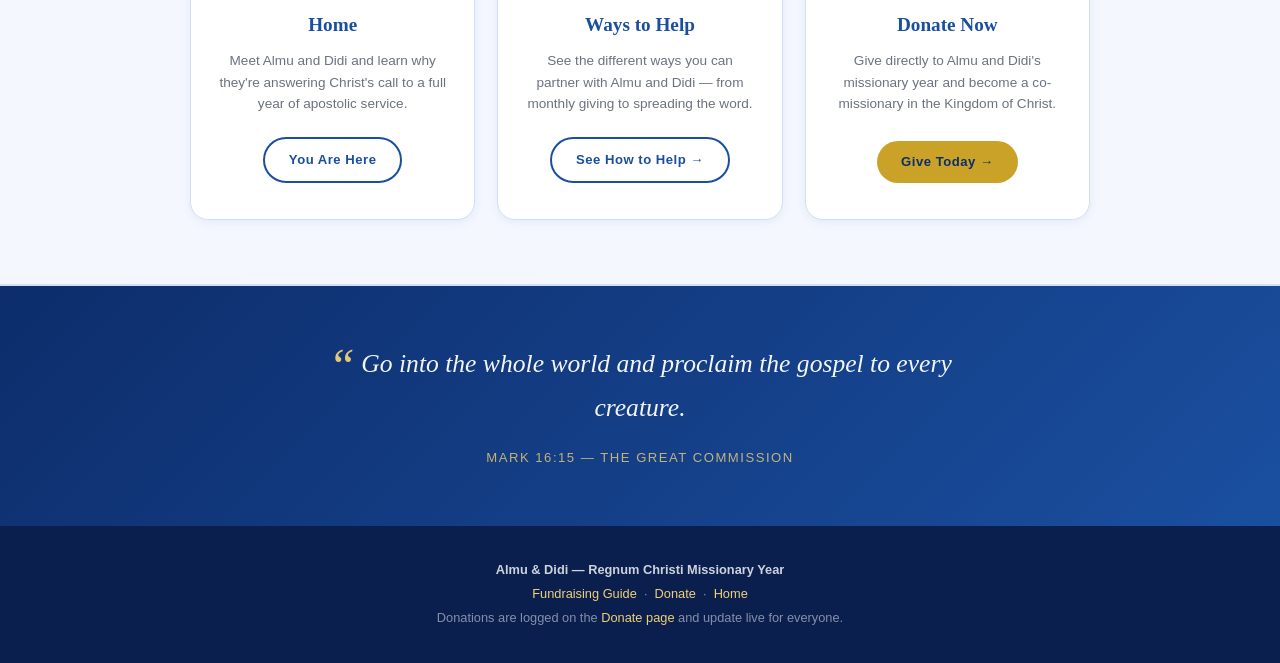
==== commit a6b4dc45: "Add files via upload" ====
--- a/index.html
+++ b/index.html
@@ -341,23 +341,33 @@
   <a href="guide.html">Fundraising Guide</a> &nbsp;·&nbsp;
   <a href="donate.html">Donate</a> &nbsp;·&nbsp;
   <a href="index.html">Home</a><br>
-  Donations are logged manually using the tracker on the <a href="donate.html" style="color:var(--gold2);">Donate page</a>.
+  Donations are logged on the <a href="donate.html" style="color:var(--gold2);">Donate page</a> and update live for everyone.
 </footer>
 
 <script src="config.js"></script>
 <script>
-  const LS_KEY = 'rc_donations_almu_didi';
-
-  function getLiveTotal() {
+  // ── SHARED BACKEND (Google Apps Script Web App) ──
+  // Same API the donate page uses — every visitor sees the same numbers.
+  const API_URL = 'https://script.google.com/macros/s/AKfycbzDnpcH29mjVAF49CHY7qyig_TrQXkA1wIyjB_tQ01ReffR8TCVO4vXn0g6BJX9Q9MY/exec';
+
+  async function fetchSharedTotals() {
     try {
-      const arr = JSON.parse(localStorage.getItem(LS_KEY)) || [];
-      return { total: arr.reduce((s, d) => s + d.amount, 0), count: arr.length };
-    } catch(e) { return { total: 0, count: 0 }; }
+      const res = await fetch(API_URL + '?action=getData');
+      const data = await res.json();
+      const donations = data.donations || [];
+      return {
+        total: donations.reduce((s, d) => s + (d.amount || 0), 0),
+        count: donations.length
+      };
+    } catch (e) {
+      console.error('Could not reach donation backend:', e);
+      return { total: 0, count: 0 };
+    }
   }
 
-  window.addEventListener('load', () => {
+  window.addEventListener('load', async () => {
     const c = SITE_CONFIG;
-    const live = getLiveTotal();
+    const live = await fetchSharedTotals();
     const raised = live.total + c.raised;
     const count  = live.count + c.coMissionaries;
     const pct    = Math.min(100, Math.round((raised / c.goal) * 100));
